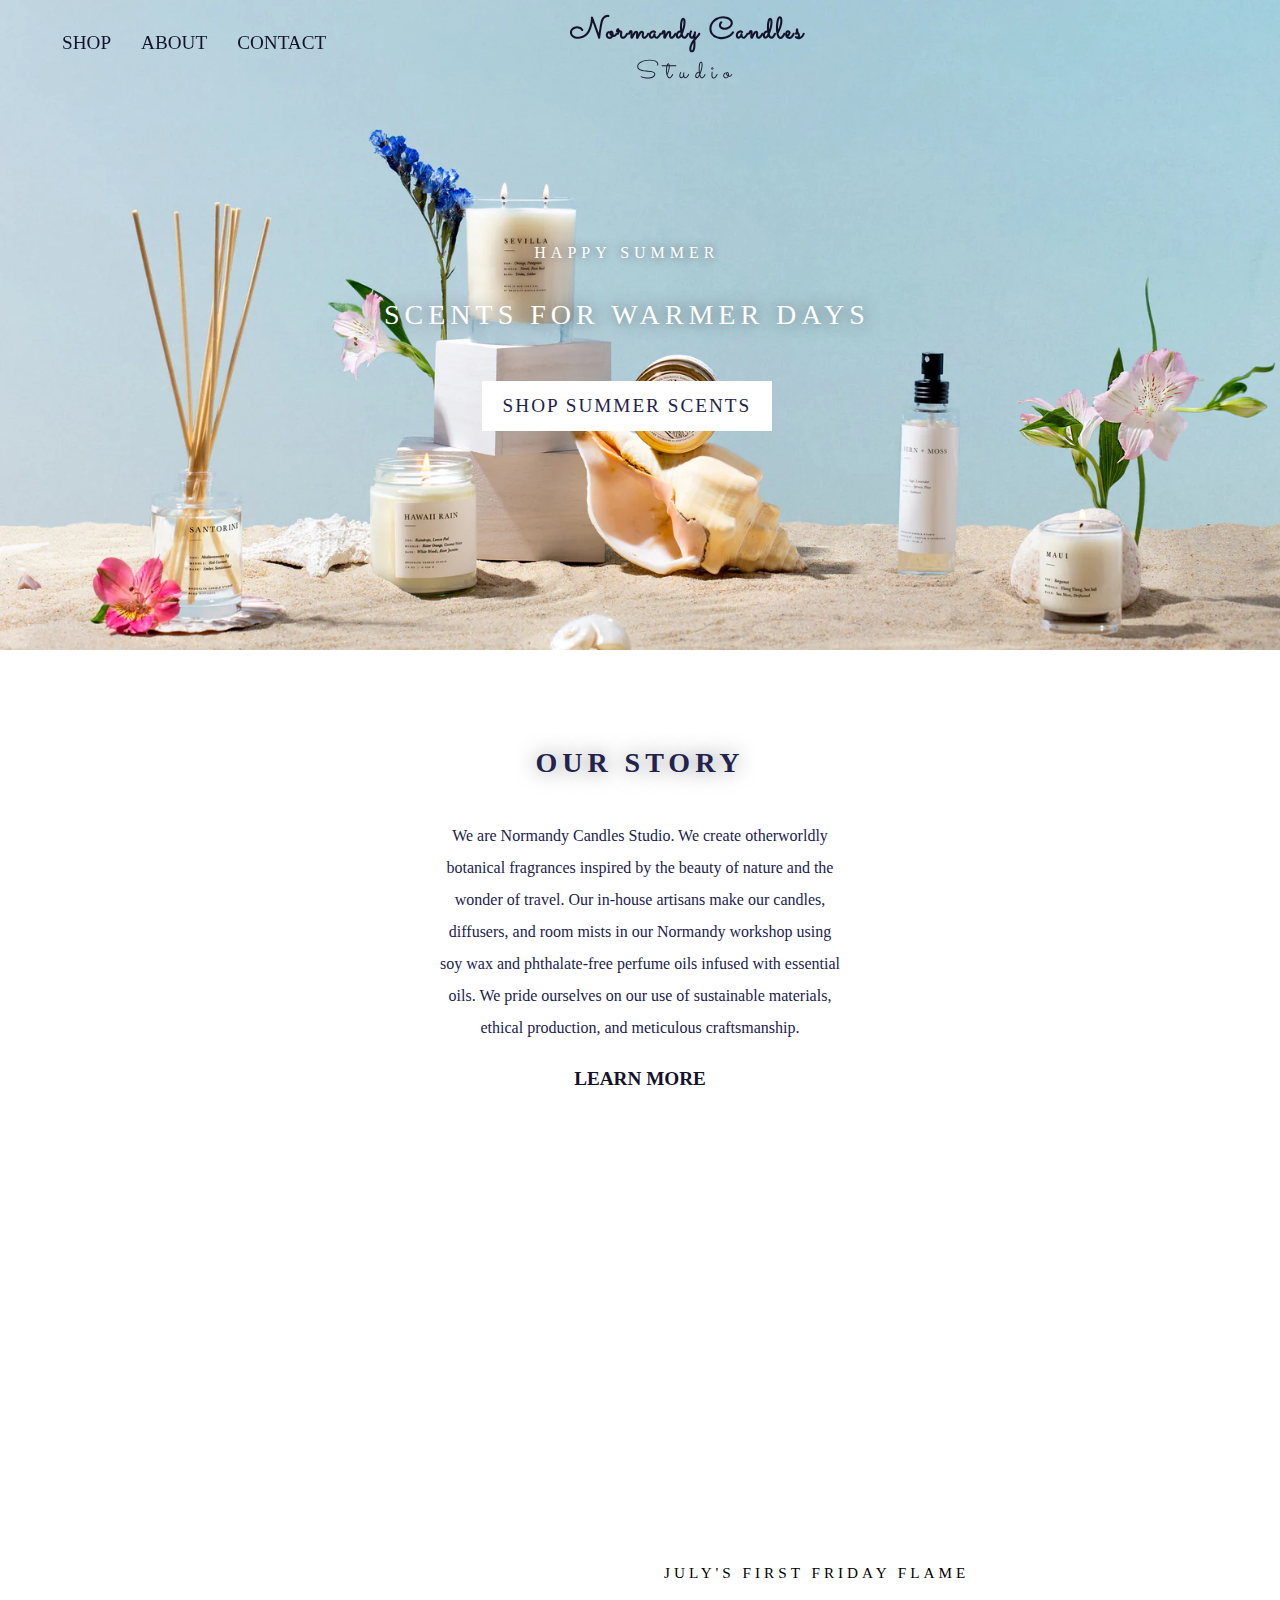
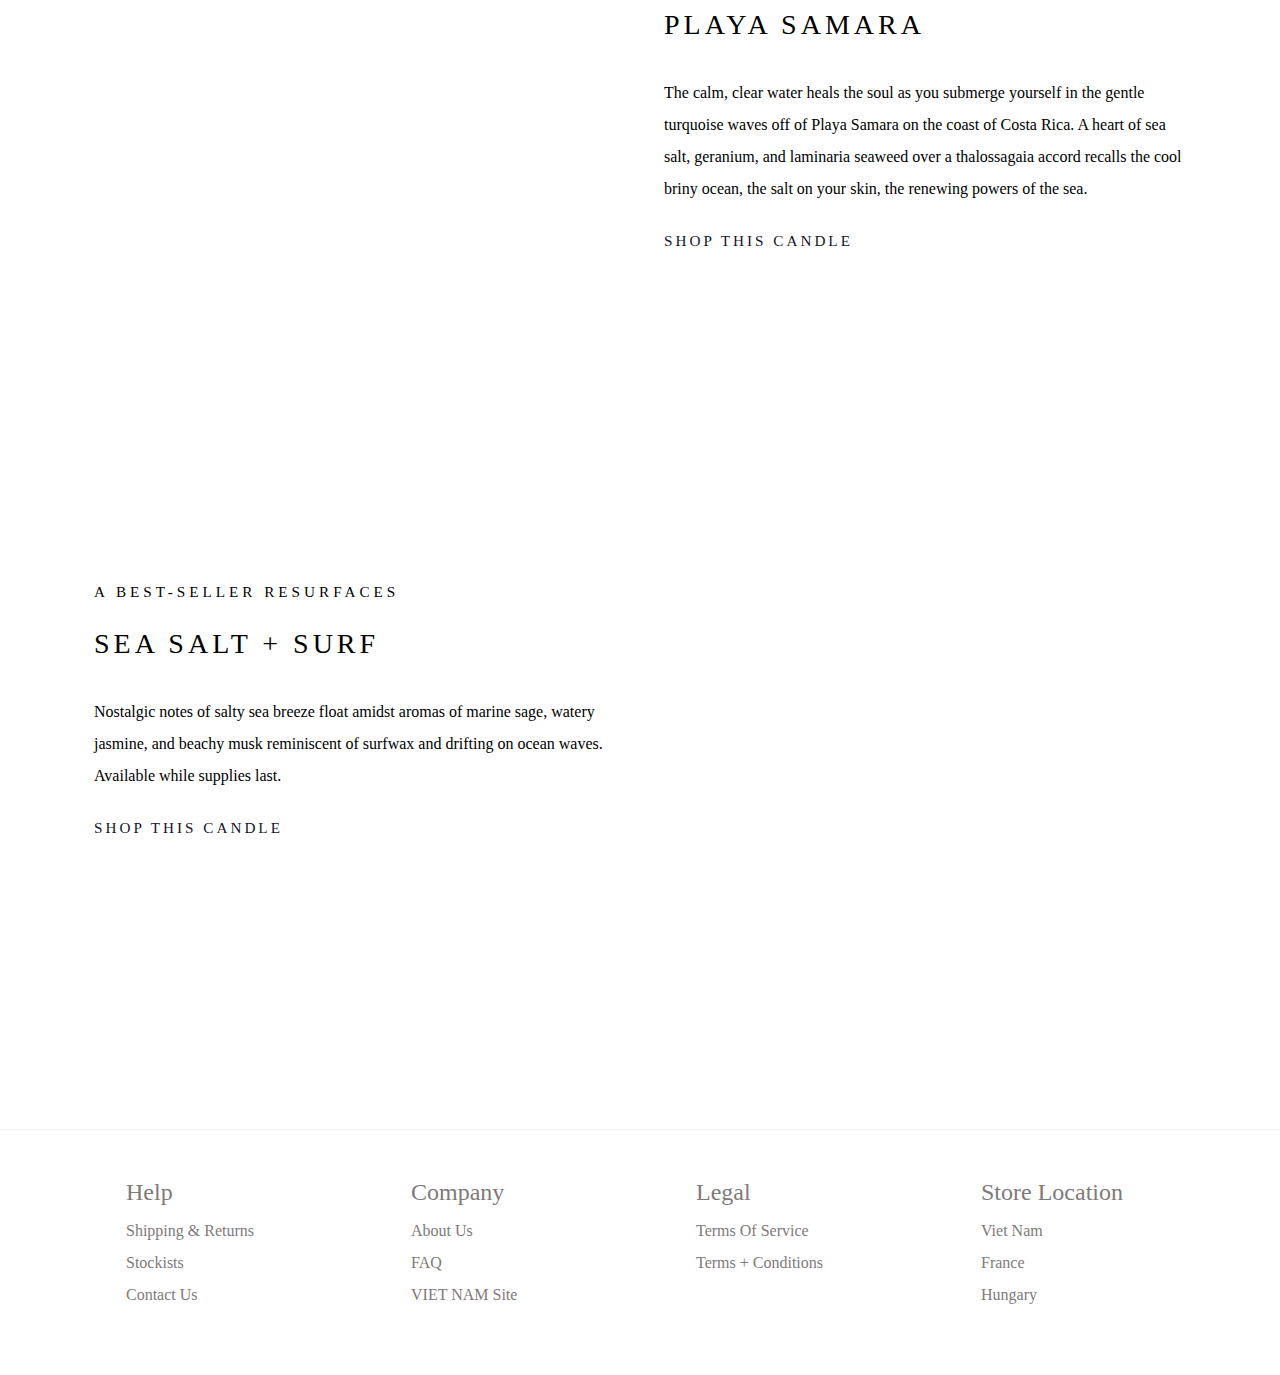
==== index.html @ f5a3b7a2 "update" ====
<!DOCTYPE html>
<html lang="en">
  <head>
    <meta charset="UTF-8" />
    <meta name="viewport" content="width=device-width, initial-scale=1.0" />
    <title>Normandy Candle</title>
    <link
      rel="stylesheet"
      href="https://cdnjs.cloudflare.com/ajax/libs/font-awesome/6.4.0/css/all.min.css"
      integrity="sha512-iecdLmaskl7CVkqkXNQ/ZH/XLlvWZOJyj7Yy7tcenmpD1ypASozpmT/E0iPtmFIB46ZmdtAc9eNBvH0H/ZpiBw=="
      crossorigin="anonymous"
      referrerpolicy="no-referrer"
    />
    <link
      rel="stylesheet"
      href="https://cdn.jsdelivr.net/npm/bootstrap@5.3.0/dist/css/bootstrap.min.css"
    />
    <script src="https://cdn.jsdelivr.net/npm/bootstrap@5.3.0/dist/js/bootstrap.bundle.min.js"></script>
    <link rel="stylesheet" href="./css/style.css" />
  </head>
  <body>
    <header>
      <div class="inner-header container">
        <nav>
          <ul class="main-menu main-menu-1">
            <li><a href="./shop.html">SHOP</a></li>
            <li><a href="">ABOUT</a></li>
            <li><a href="">CONTACT</a></li>
          </ul>
        </nav>
        <nav class="nav-screen-md">
          <i class="fa-solid fa-bars open">
            <div class="sub-menu">
              <ul class="sub-menu-item">
                <i class="fa-solid fa-xmark close"></i>
                <li><a href="./shop.html">SHOP</a></li>
                <li><a href="./about.html">ABOUT</a></li>
                <li><a href="./contact.html">CONTACT</a></li>
                <li><a href="./login.html">ACCOUNT</a></li>
                <li><a href="">CART</a></li>
              </ul>
            </div>
          </i>
        </nav>
        <a href="./index.html" class="logo"
          ><span>Normandy Candles </span><span>Studio</span></a
        >
        <ul class="main-menu display-userlogin">
          <li>
            <a href="./login.html"><i class="fa-solid fa-user"></i></a>
          </li>
          <li>
            <i class="fa-solid fa-magnifying-glass search"></i>
          </li>
          <li><i class="fa-solid"></i></li>
          <li>
            <a href="./my-cart.html">
              <i class="fa-solid fa-cart-shopping"> </i
            ></a>
          </li>
        </ul>
      </div>
    </header>
    <div class="search-product">
      <input
        type="text"
        placeholder="Nhập tên sản phẩm cần tìm kiếm"
        class="search-image-input"
      /><button onclick="handleSearch()">SEARCH</button>
    </div>
    <main>
      <div id="banner">
        <div class="inner-banner">
          <p>HAPPY SUMMER</p>
          <h3>SCENTS FOR WARMER DAYS</h3>
          <button>SHOP SUMMER SCENTS</button>
        </div>
      </div>
      <div class="container about-intro">
        <h3>OUR STORY</h3>
        <p>
          We are Normandy Candles Studio. We create otherworldly botanical
          fragrances inspired by the beauty of nature and the wonder of travel.
          Our in-house artisans make our candles, diffusers, and room mists in
          our Normandy workshop using soy wax and phthalate-free perfume oils
          infused with essential oils. We pride ourselves on our use of
          sustainable materials, ethical production, and meticulous
          craftsmanship.
        </p>
        <a href="./about.html">LEARN MORE</a>
      </div>
      <div class="infor-materials"></div>
      <div class="container px-4 candles-preview">
        <div class="row gx-5 candele-item-sm-screen">
          <div class="col-xl-6 col-md-6 col-sm-12 inner-img">
            <div class="inner-candle-preview"></div>
          </div>
          <div class="col-xl-6 col-md-6 col-sm-12">
            <div class="candle-preview-content">
              <p>JULY'S FIRST FRIDAY FLAME</p>
              <h3>PLAYA SAMARA</h3>
              <p>
                The calm, clear water heals the soul as you submerge yourself in
                the gentle turquoise waves off of Playa Samara on the coast of
                Costa Rica. A heart of sea salt, geranium, and laminaria seaweed
                over a thalossagaia accord recalls the cool briny ocean, the
                salt on your skin, the renewing powers of the sea.
              </p>
              <a href="./shop.html">SHOP THIS CANDLE</a>
            </div>
          </div>
          <div class="col-xl-6 col-md-6 col-sm-12">
            <div class="candle-preview-content">
              <p>A BEST-SELLER RESURFACES</p>
              <h3>SEA SALT + SURF</h3>
              <p>
                Nostalgic notes of salty sea breeze float amidst aromas of
                marine sage, watery jasmine, and beachy musk reminiscent of
                surfwax and drifting on ocean waves. Available while supplies
                last.
              </p>
              <a href="./shop.html">SHOP THIS CANDLE</a>
            </div>
          </div>
          <div class="col-xl-6 col-md-6 col-sm-12 inner-img">
            <div class="inner-candle-preview"></div>
          </div>
        </div>
      </div>
    </main>
    <footer>
      <div class="container px-4">
        <div class="row gx-5">
          <div class="col-xl-3 col-md-6 col-sm-12">
            <ul>
              <li><h4>Help</h4></li>
              <li>Shipping & Returns</li>
              <li>Stockists</li>
              <li>Contact Us</li>
            </ul>
          </div>
          <div class="col-xl-3 col-md-6 col-sm-12">
            <ul>
              <li><h4>Company</h4></li>
              <li>About Us</li>
              <li>FAQ</li>
              <li>VIET NAM Site</li>
            </ul>
          </div>
          <div class="col-xl-3 col-md-6 col-sm-12">
            <ul>
              <li><h4>Legal</h4></li>
              <li>Terms Of Service</li>
              <li>Terms + Conditions</li>
            </ul>
          </div>
          <div class="col-xl-3 col-md-6 col-sm-12">
            <ul>
              <li><h4>Store Location</h4></li>
              <li>Viet Nam</li>
              <li>France</li>
              <li>Hungary</li>
            </ul>
          </div>
        </div>
      </div>
    </footer>
    <script src="https://code.jquery.com/jquery-3.7.0.js"></script>
    <script src="./js/check-logedIn.js"></script>
    <script src="./js/script.js"></script>
  </body>
</html>
---- css/style.css ----
@import url("https://fonts.googleapis.com/css2?family=Anton&family=Open+Sans:ital,wght@0,300;1,300;1,700&family=Poppins:ital,wght@0,300;0,400;0,500;1,600&family=Sacramento&display=swap");

* {
  margin: 0 auto;
  box-sizing: border-box;
  padding: 0;

  font-family: Georgia, "Times New Roman", Times, serif;
}
/* Phần header và background cho header */
header {
  position: fixed;
  top: 0;
  left: 0;
  width: 100%;
  transition: all 0.5s ease-in-out;
  z-index: 2;
  padding-right: 5rem;
  height: 90px;
}
.container {
  --bs-gutter-x: none;
}
header .nav-screen-md {
  display: none;
}
.search{display: none !important;}
ul {
  list-style-type: none;
}
a {
  text-decoration: none;
  font-size: larger;
  color: rgb(19, 19, 44);
  font-weight: lighter;
}
i {
  cursor: pointer;
}

body {
  color: black;
  background-color: white;
}
.inner-header nav {
  margin-left: 0;
}
.main-menu {
  margin-right: 0;
}
.inner-header {
  display: flex;
  justify-content: space-between;
  align-items: center;
}
.main-menu {
  display: flex;
  gap: 30px;
  padding-top: 10px;
}
.logo {
  font-size: larger;
  display: grid;
  padding-top: 10px;
}
.logo span:first-child {
  letter-spacing: 2px;
  font-weight: bold;
  font-size: 30px;
  font-family: Sacramento;
}
.logo span:last-child {
  letter-spacing: 7px;
  font-weight: lighter;
  font-size: 25px;
  font-family: Sacramento;
}
#banner {
  background-image: url(../IMG/summer_hp_1600x.webp);
  min-height: 650px;
  width: 100%;
  background-size: cover;
  background-position-y: bottom;
  position: relative;
  background-color: rgb(220, 229, 226);
  margin-bottom: 6rem;
  transition: all 0.9s ease-in-out;
}
header.sticky {
  background-color: white;
  border-bottom: none;
  box-shadow: 0 0 15px rgba(0, 0, 0, 0.2);
}
.inner-banner {
  position: absolute;
  top: 37%;
  left: 30%;
  color: white;
  font-size: larger;
}
.inner-banner p {
  letter-spacing: 5px;
  text-align: center;
  margin-bottom: 33px;
  font-size: smaller;
  text-shadow: 0 0 10px rgba(0, 0, 0, 0.5);
}
.inner-banner h3 {
  letter-spacing: 5px;
  margin-bottom: 50px;
  text-shadow: 0 0 15px rgba(0, 0, 0, 0.5);
}
.inner-banner button {
  display: block;
  margin: 0 auto;
  width: 290px;
  height: 50px;
  border: none;
  letter-spacing: 2px;
  background-color: white;
  color: rgb(34, 34, 78);
  transition: width 0.6s linear;
}
.inner-banner button:hover {
  width: 80%;
  background-color: transparent;
  border: 1px solid white;
  color: rgb(34, 34, 78);
  font-weight: bolder;
}
nav .main-menu li a {
  position: relative;
}

nav .main-menu li a:before {
  position: absolute;
  top: 57px;
  left: 0;
  content: "";
  display: block;
  width: 0;
  height: 3px;
  background-color: black;
  transition: width 0.3s linear;
}
nav .main-menu li a:hover:before {
  width: 100%;
}
.about-intro {
  width: 400px;
  display: block;
  margin: 0 auto;
  text-align: center;
  line-height: 2;
  color: rgb(34, 34, 78);
  position: relative;
}
.about-intro h3 {
  letter-spacing: 5px;
  margin-bottom: 2.5rem;
  font-weight: bold;
  text-shadow: 0 0 20px rgba(0, 0, 0, 0.5);
}
.about-intro a {
  position: relative;
  margin-bottom: 15rem;
  font-weight: bold;
}
.about-intro a:before {
  display: block;
  position: absolute;
  left: 0;
  content: "";
  top: 110%;
  width: 0;
  height: 2px;
  background-color: black;
  transition: width 0.3s linear;
}
.about-intro a:hover::before {
  width: 100%;
}
.infor-materials {
  background: url(https://brooklyncandlestudio.com/cdn/shop/files/icons-01_bb65182c-e541-4e3e-b5d0-8d2addfcc6d7_1600x.jpg?v=1632439678);
  background-size: contain;
  width: 100%;
  height: 190px;
}
.infor-materials {
  margin: 60px 0 50px 20px;
}
.inner-img {
  height: 600px;
}
.inner-candle-preview {
  background: url(https://brooklyncandlestudio.com/cdn/shop/products/limited-edition-playa-samara-candle-brooklyn-candle-studio-505194_900x.jpg?v=1688749765);
  width: 100%;
  height: inherit;
  background-size: cover;
  padding: 0;
}
.candle-preview-content {
  margin: 10rem auto;
  line-height: 2;
}
.candle-preview-content p {
  margin-bottom: 20px;
}
.candle-preview-content p:first-child {
  font-size: 95%;
  letter-spacing: 4px;
}
.candle-preview-content h3 {
  margin-bottom: 35px;
  letter-spacing: 4px;
}
.candle-preview-content a {
  font-size: 95%;
  margin-top: 20px;
  letter-spacing: 3px;
  position: relative;
}
.candle-preview-content a:before {
  display: block;
  position: absolute;
  left: 0;
  content: "";
  top: 110%;
  width: 0;
  height: 2px;
  background-color: black;
  transition: width 0.4s linear;
}
.candle-preview-content a:hover:before {
  width: 100%;
}
footer {
  margin: 7rem 0 3rem 0;
  color: rgb(126, 122, 122);
  padding-top: 3rem;
  border-top: 1px solid rgb(238, 238, 238);
  line-height: 2;
}
.col-3 ul li h4 {
  color: black;
  font-size: 97%;
}
.search-product {
  width: 100%;
  display: flex;
  gap: 20px;
  position: fixed;
  z-index: 1001;
 top:90px;
 display: none;
 background-color: white;
}
.active{display: block;}
.search-product input {
  width: 90%;
  height: 60px;
  border-radius: none;
  outline: none;
  border: 1px solid #ccc;
  color: #3e3d3d;
  padding-left: 50px;
  letter-spacing: 1px;
}

.search-product button {
  width: 10%;
  height: 60px;
  background-color: black;
  color: white;
  border-radius: none;
  font-size: larger;
  outline: none;
  letter-spacing: 3px;
  border: none;
}

/* responsive */

@media screen and (max-width: 1280px) {
  .col-6 {
    height: 600px;
  }
  .inner-candle-preview {
    background: url(https://brooklyncandlestudio.com/cdn/shop/products/limited-edition-playa-samara-candle-brooklyn-candle-studio-505194_900x.jpg?v=1688749765);
    width: 100%;
    height: 600px;
    background-size: cover;
    padding: 0;
  }
}

@keyframes slide {
  from {
    transform: translateX(-20px);
    opacity: 0;
  }
  to {
    transform: translateX(0);
    opacity: 1;
  }
}
@media screen and (max-width: 768px) {
  #banner {
    background-image: url(../IMG/summer_hp_1600x.webp);
    height: 400px;
    width: 100%;
    background-size: cover;
    background-position-x: center;
    position: relative;
    background-color: rgb(220, 229, 226);
    margin-bottom: 6rem;
    transition: all 0.9s ease-in-out;
  }
  header {
    position: fixed;
    top: 0;
    left: 0;
    width: 100%;
    transition: all 0.9s ease-in-out;
    z-index: 2;
    padding: 0 0 0 2rem;
  }
  header .nav-screen-md {
    display: block;
  }
  .open {
    position: absolute;
    top: 40%;
    left: 5%;
  }
  .sub-menu {
    display: none;
    position: fixed;
    top: 0;
    bottom: 0;
    left: 0;
    right: 0;
    background-color: rgba(0, 0, 0, 0.5);
  }

  .active {
    display: block;
  }
  .sub-menu-item {
    position: absolute;
    animation: slide linear 0.35s;
    top: 0;
    left: 0;
    bottom: 0;
    width: 250px;
    background-color: #333;
    color: rgb(222, 222, 222);
    padding-top: 8rem;
    font-size: larger;
  }

  .sub-menu-item li {
    padding-bottom: 15px;
    margin: 40px 0;
  }
  .sub-menu-item li a {
    color: white;
  }
  body {
    color: black;
    background-color: white;
  }
  .main-menu-1 {
    display: flex;
    gap: 45px;
    padding-top: 20px;
    display: none;
  }
  .main-menu li:nth-child(odd),
  .main-menu li:last-child {
    display: none;
  }
  .logo {
    font-size: larger;
    display: grid;
    padding-top: 10px;
  }
  .logo span:first-child {
    font-weight: bold;
    font-size: 30px;
    font-family: Sacramento;
  }
  .logo span:last-child {
    letter-spacing: 7px;
    font-weight: lighter;
    font-size: 23px;
    font-family: Sacramento;
  }
  .inner-banner {
    position: absolute;
    top: 37%;
    left: 23%;
    color: white;
    font-size: larger;
  }
  .infor-materials {
    height: 120px;
  }
  .col-6 {
    height: 450px;
  }
  .inner-candle-preview {
    background: url(https://brooklyncandlestudio.com/cdn/shop/products/limited-edition-playa-samara-candle-brooklyn-candle-studio-505194_900x.jpg?v=1688749765);
    width: 100%;
    height: 450px;
    background-size: cover;
    padding: 0;
  }
  .candle-preview-content {
    margin: 2rem 0 4rem 0;
  }
}

@media screen and (max-width: 576px) {
  #banner {
    background-image: url(../IMG/summer_hp_1600x.webp);
    height: 400px;
    width: 100%;
    background-size: cover;
    background-position-x: center;
    position: relative;
    background-color: rgb(220, 229, 226);
    margin-bottom: 6rem;
    transition: all 0.9s ease-in-out;
  }
  .inner-banner {
    position: absolute;
    top: 37%;
    left: 3%;
    font-size: small;
  }
  .inner-banner p {
    text-align: center;
    margin-bottom: 33px;
    font-size: small;
    text-shadow: 0 0 10px rgba(0, 0, 0, 0.5);
  }
  .inner-banner h3 {
    text-align: center;
    margin-bottom: 20px;
    text-shadow: 0 0 15px rgba(0, 0, 0, 0.5);
  }
  .inner-banner button {
    display: block;
    margin: 0 auto;
    width: 200px;
    height: 40px;
    border: none;
    background-color: white;
    color: rgb(34, 34, 78);
    transition: width 0.6s linear;
  }
  .about-intro {
    width: 400px;
    display: block;
    margin: 0 auto;
    text-align: center;
    line-height: 2;
    color: rgb(34, 34, 78);
    position: relative;
    font-size: smaller;
  }
  .infor-materials {
    background: url(https://brooklyncandlestudio.com/cdn/shop/files/icons-01_bb65182c-e541-4e3e-b5d0-8d2addfcc6d7_1600x.jpg?v=1632439678);
    background-size: contain;
    width: 100%;
    height: 60px;
  }
  .col-6 {
    height: 300px;
  }
  .inner-candle-preview {
    background: url(https://brooklyncandlestudio.com/cdn/shop/products/limited-edition-playa-samara-candle-brooklyn-candle-studio-505194_900x.jpg?v=1688749765);
    width: 100%;
    height: 300px;
    background-size: cover;
    padding: 0;
    background-position: center;
  }
  header {
    padding-right: 10px;
  }
}
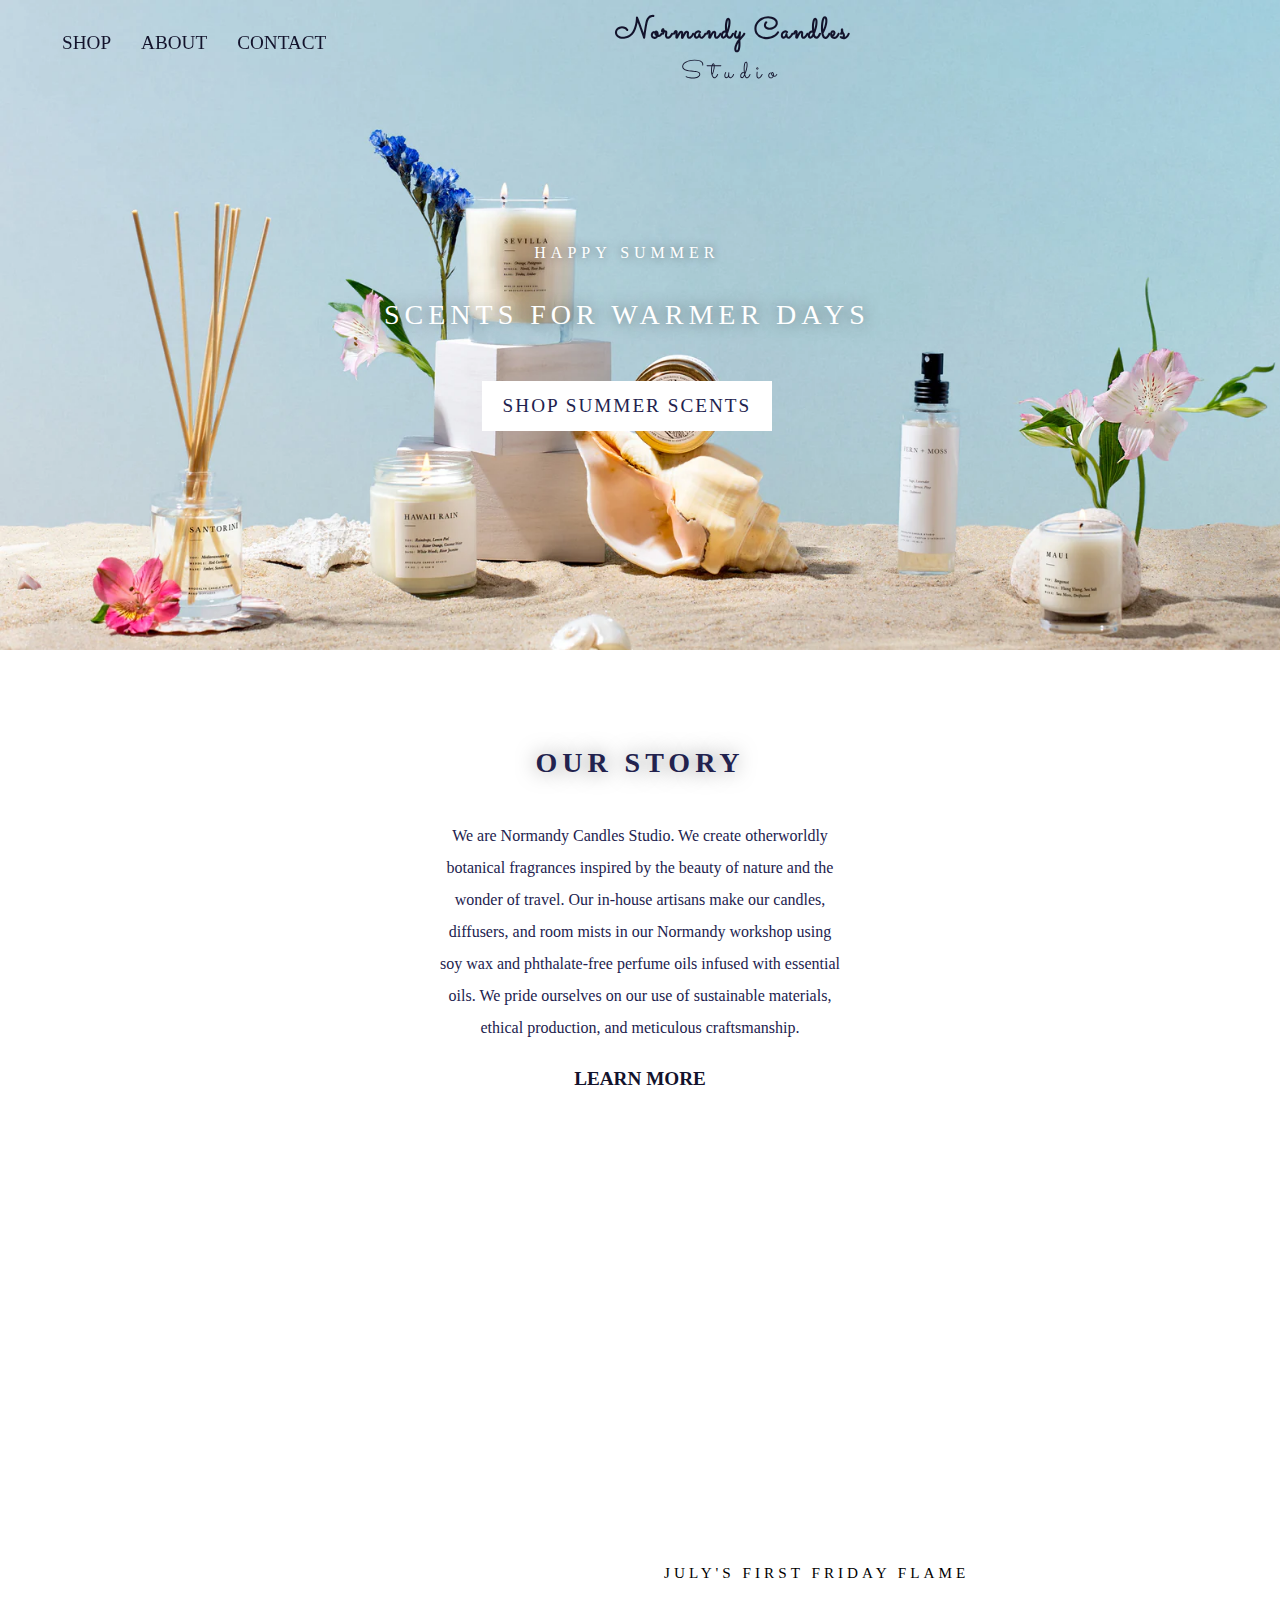
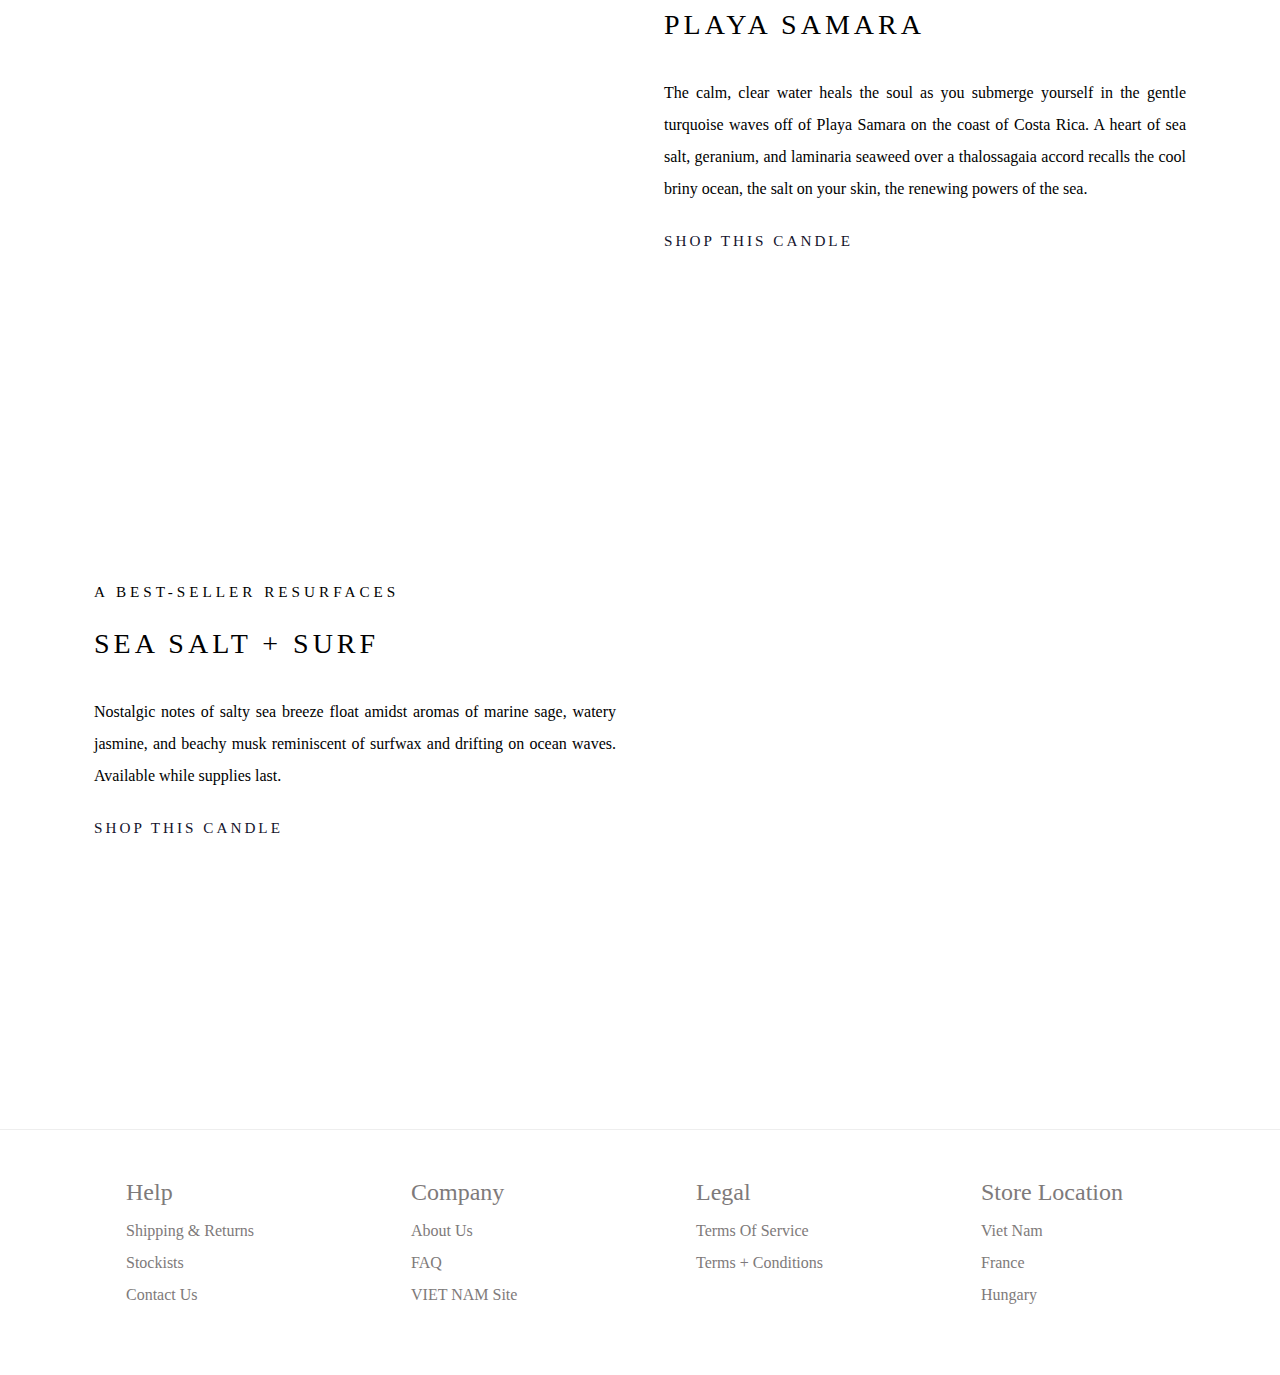
==== commit 61264e85: "update-2" ====
--- a/index.html
+++ b/index.html
@@ -24,8 +24,8 @@
         <nav>
           <ul class="main-menu main-menu-1">
             <li><a href="./shop.html">SHOP</a></li>
-            <li><a href="">ABOUT</a></li>
-            <li><a href="">CONTACT</a></li>
+            <li><a href="#footer">ABOUT</a></li>
+            <li><a href="#footer">CONTACT</a></li>
           </ul>
         </nav>
         <nav class="nav-screen-md">
@@ -34,8 +34,8 @@
               <ul class="sub-menu-item">
                 <i class="fa-solid fa-xmark close"></i>
                 <li><a href="./shop.html">SHOP</a></li>
-                <li><a href="./about.html">ABOUT</a></li>
-                <li><a href="./contact.html">CONTACT</a></li>
+                <li><a href="">ABOUT</a></li>
+                <li><a href="">CONTACT</a></li>
                 <li><a href="./login.html">ACCOUNT</a></li>
                 <li><a href="">CART</a></li>
               </ul>
@@ -43,9 +43,8 @@
           </i>
         </nav>
         <a href="./index.html" class="logo"
-          ><span>Normandy Candles </span><span>Studio</span></a
-        >
-        <ul class="main-menu display-userlogin">
+          ><span>Normandy Candles </span><span>Studio</span></a>
+        <ul class="main-menu display-userlogin displaynone">
           <li>
             <a href="./login.html"><i class="fa-solid fa-user"></i></a>
           </li>
@@ -87,7 +86,7 @@
           sustainable materials, ethical production, and meticulous
           craftsmanship.
         </p>
-        <a href="./about.html">LEARN MORE</a>
+        <a href="">LEARN MORE</a>
       </div>
       <div class="infor-materials"></div>
       <div class="container px-4 candles-preview">
@@ -123,12 +122,12 @@
             </div>
           </div>
           <div class="col-xl-6 col-md-6 col-sm-12 inner-img">
-            <div class="inner-candle-preview"></div>
+            <div class="inner-candle-preview-1"></div>
           </div>
         </div>
       </div>
     </main>
-    <footer>
+    <footer id="footer">
       <div class="container px-4">
         <div class="row gx-5">
           <div class="col-xl-3 col-md-6 col-sm-12">
--- a/css/style.css
+++ b/css/style.css
@@ -4,7 +4,6 @@
   margin: 0 auto;
   box-sizing: border-box;
   padding: 0;
-
   font-family: Georgia, "Times New Roman", Times, serif;
 }
 /* Phần header và background cho header */
@@ -24,7 +23,9 @@
 header .nav-screen-md {
   display: none;
 }
-.search{display: none !important;}
+.search {
+  display: none !important;
+}
 ul {
   list-style-type: none;
 }
@@ -193,15 +194,23 @@
   height: 600px;
 }
 .inner-candle-preview {
-  background: url(https://brooklyncandlestudio.com/cdn/shop/products/limited-edition-playa-samara-candle-brooklyn-candle-studio-505194_900x.jpg?v=1688749765);
-  width: 100%;
-  height: inherit;
+  background: url(https://scontent.cdninstagram.com/v/t51.2885-15/351019422_1241464893922812_7882500465474465037_n.jpg?_nc_cat=100&ccb=1-7&_nc_sid=8ae9d6&_nc_ohc=mZ3ckfwf-4cAX8Wx6lv&_nc_ht=scontent.cdninstagram.com&edm=AM6HXa8EAAAA&oh=00_AfAB7YinbkjX4IXOUE7NIj7O2sM9PIA5MdmrP7y2CFvqPw&oe=64BAE4CC);
+  width: 100%;
+  height:inherit;
+  background-size: cover;
+  padding: 0;
+}
+.inner-candle-preview-1 {
+  background: url(https://scontent.cdninstagram.com/v/t51.2885-15/355430881_192954543404828_5109577289944653622_n.jpg?_nc_cat=101&ccb=1-7&_nc_sid=8ae9d6&_nc_ohc=5QlvAVAHMKAAX-E73js&_nc_ht=scontent.cdninstagram.com&edm=AM6HXa8EAAAA&oh=00_AfDS-lbp8vI3WGdJvGenLrIBYmnIa7PAS1m99f3aKOg7AA&oe=64BC5C64);
+  width: 100%;
+  height: inherit !important;
   background-size: cover;
   padding: 0;
 }
 .candle-preview-content {
   margin: 10rem auto;
   line-height: 2;
+  text-align: justify;
 }
 .candle-preview-content p {
   margin-bottom: 20px;
@@ -251,11 +260,13 @@
   gap: 20px;
   position: fixed;
   z-index: 1001;
- top:90px;
- display: none;
- background-color: white;
-}
-.active{display: block;}
+  top: 90px;
+  display: none;
+  background-color: white;
+}
+.active {
+  display: block;
+}
 .search-product input {
   width: 90%;
   height: 60px;
@@ -282,7 +293,7 @@
 /* responsive */
 
 @media screen and (max-width: 1280px) {
-  .col-6 {
+  /* .col-6 {
     height: 600px;
   }
   .inner-candle-preview {
@@ -291,7 +302,7 @@
     height: 600px;
     background-size: cover;
     padding: 0;
-  }
+  } */
 }
 
 @keyframes slide {
@@ -334,6 +345,7 @@
     left: 5%;
   }
   .sub-menu {
+    z-index: 5000;
     display: none;
     position: fixed;
     top: 0;
@@ -347,6 +359,7 @@
     display: block;
   }
   .sub-menu-item {
+    z-index: 1002;
     position: absolute;
     animation: slide linear 0.35s;
     top: 0;
@@ -357,6 +370,7 @@
     color: rgb(222, 222, 222);
     padding-top: 8rem;
     font-size: larger;
+    background-color: black;
   }
 
   .sub-menu-item li {
@@ -415,6 +429,14 @@
     height: 450px;
     background-size: cover;
     padding: 0;
+  }
+  .inner-candle-preview-1 {
+     background: url(https://scontent.cdninstagram.com/v/t51.2885-15/356948138_1237214600266938_1789071231238532259_n.jpg?_nc_cat=108&ccb=1-7&_nc_sid=8ae9d6&_nc_ohc=SOsG5Lq1AK0AX9WlwgI&_nc_ht=scontent.cdninstagram.com&edm=AM6HXa8EAAAA&oh=00_AfCbFLYdKvtN3cFOuPUaVFWeyU5mo_CkRvZGUI3qukWv3w&oe=64BAB145);
+    width: 100%;
+    height: 450px;
+    background-size: cover;
+    padding: 0;
+    background-position: center;
   }
   .candle-preview-content {
     margin: 2rem 0 4rem 0;
@@ -487,7 +509,38 @@
     padding: 0;
     background-position: center;
   }
+  .inner-candle-preview-1 {
+     background: url(https://scontent.cdninstagram.com/v/t51.2885-15/356948138_1237214600266938_1789071231238532259_n.jpg?_nc_cat=108&ccb=1-7&_nc_sid=8ae9d6&_nc_ohc=SOsG5Lq1AK0AX9WlwgI&_nc_ht=scontent.cdninstagram.com&edm=AM6HXa8EAAAA&oh=00_AfCbFLYdKvtN3cFOuPUaVFWeyU5mo_CkRvZGUI3qukWv3w&oe=64BAB145);
+    width: 100%;
+    height: 300px;
+    background-size: cover;
+    padding: 0;
+    background-position: center;
+  }
   header {
     padding-right: 10px;
   }
-}
+  .sub-menu-item {
+    z-index: 1002;
+    position: absolute;
+    animation: slide linear 0.35s;
+    top: 0;
+    left: 0;
+    bottom: 0;
+    width: 250px;
+    background-color: #333;
+    color: rgb(222, 222, 222);
+    padding-top: 3rem;
+    font-size: larger;
+    background-color: black;
+  }
+  .logo {
+    font-size: larger;
+    display: grid;
+    padding-top: 10px;
+    margin-right: 0;
+  }
+ .inner-img {
+    height: 300px;
+}
+} 
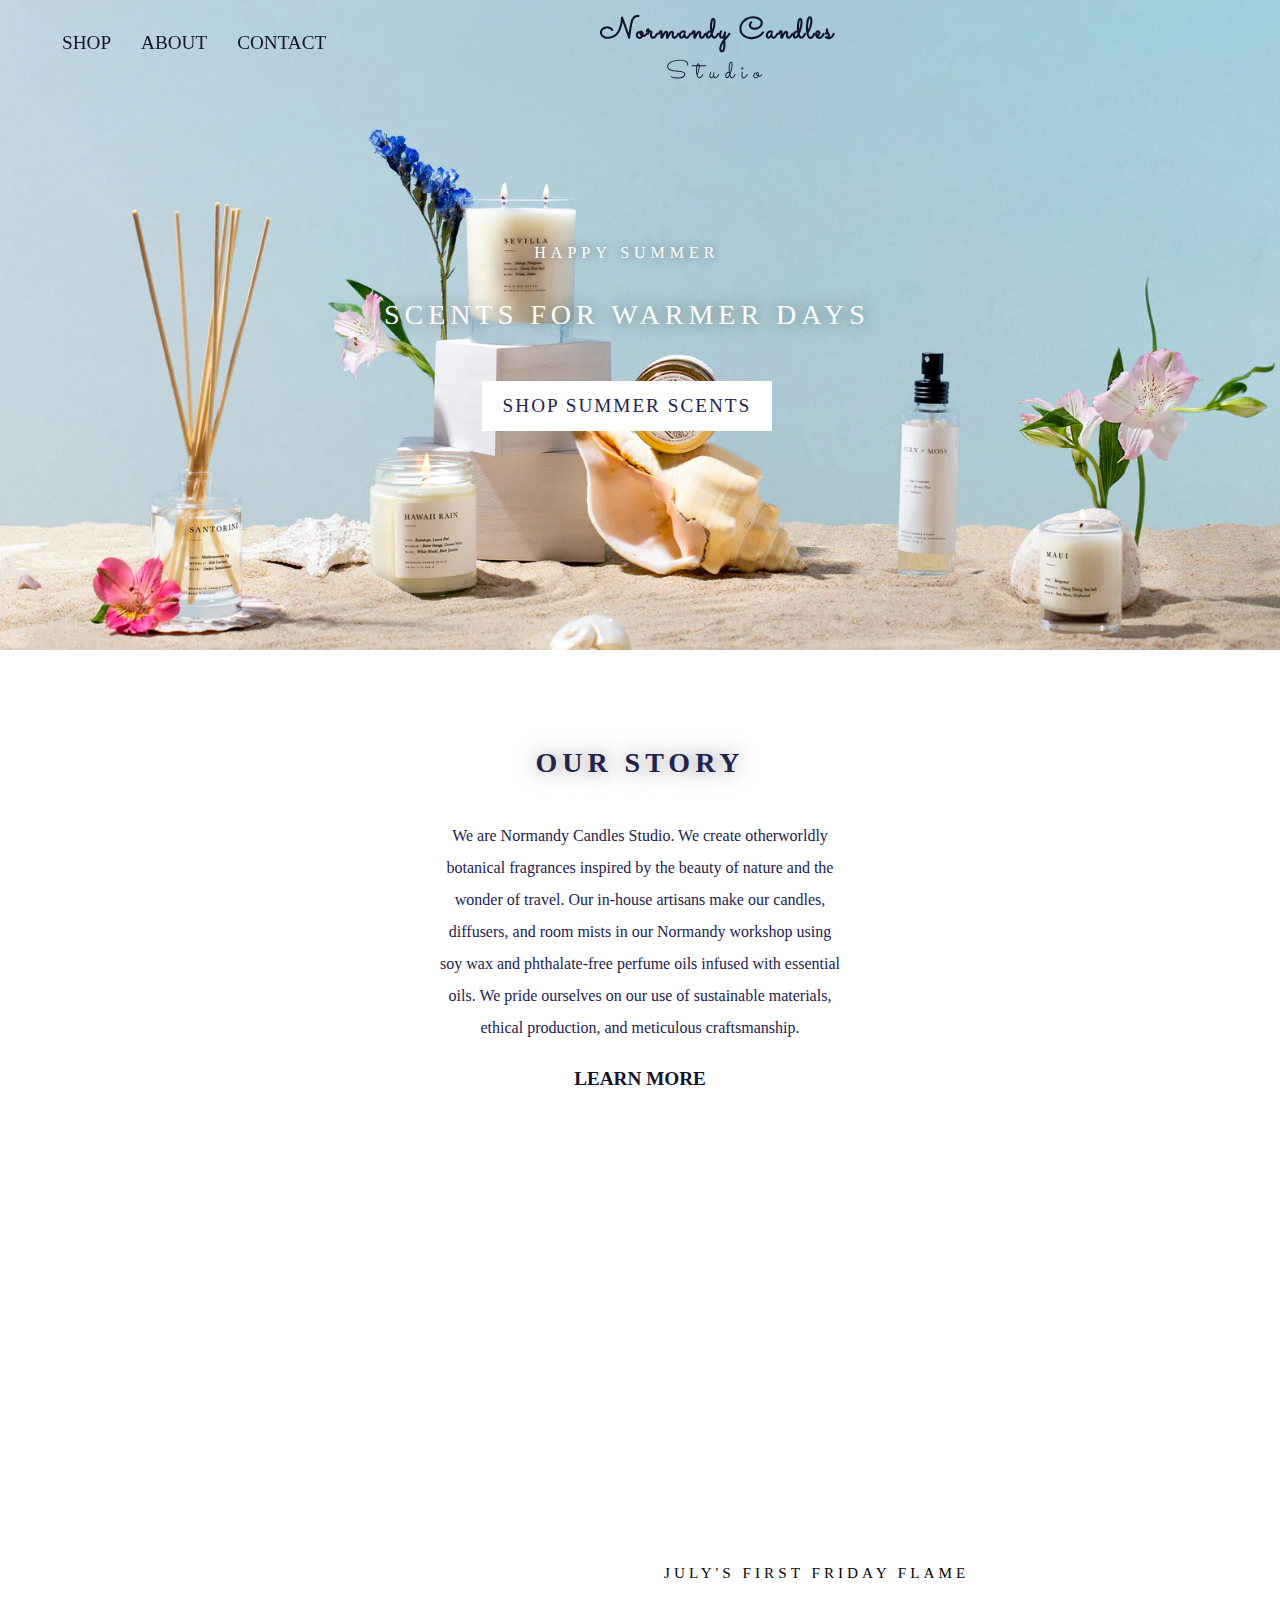
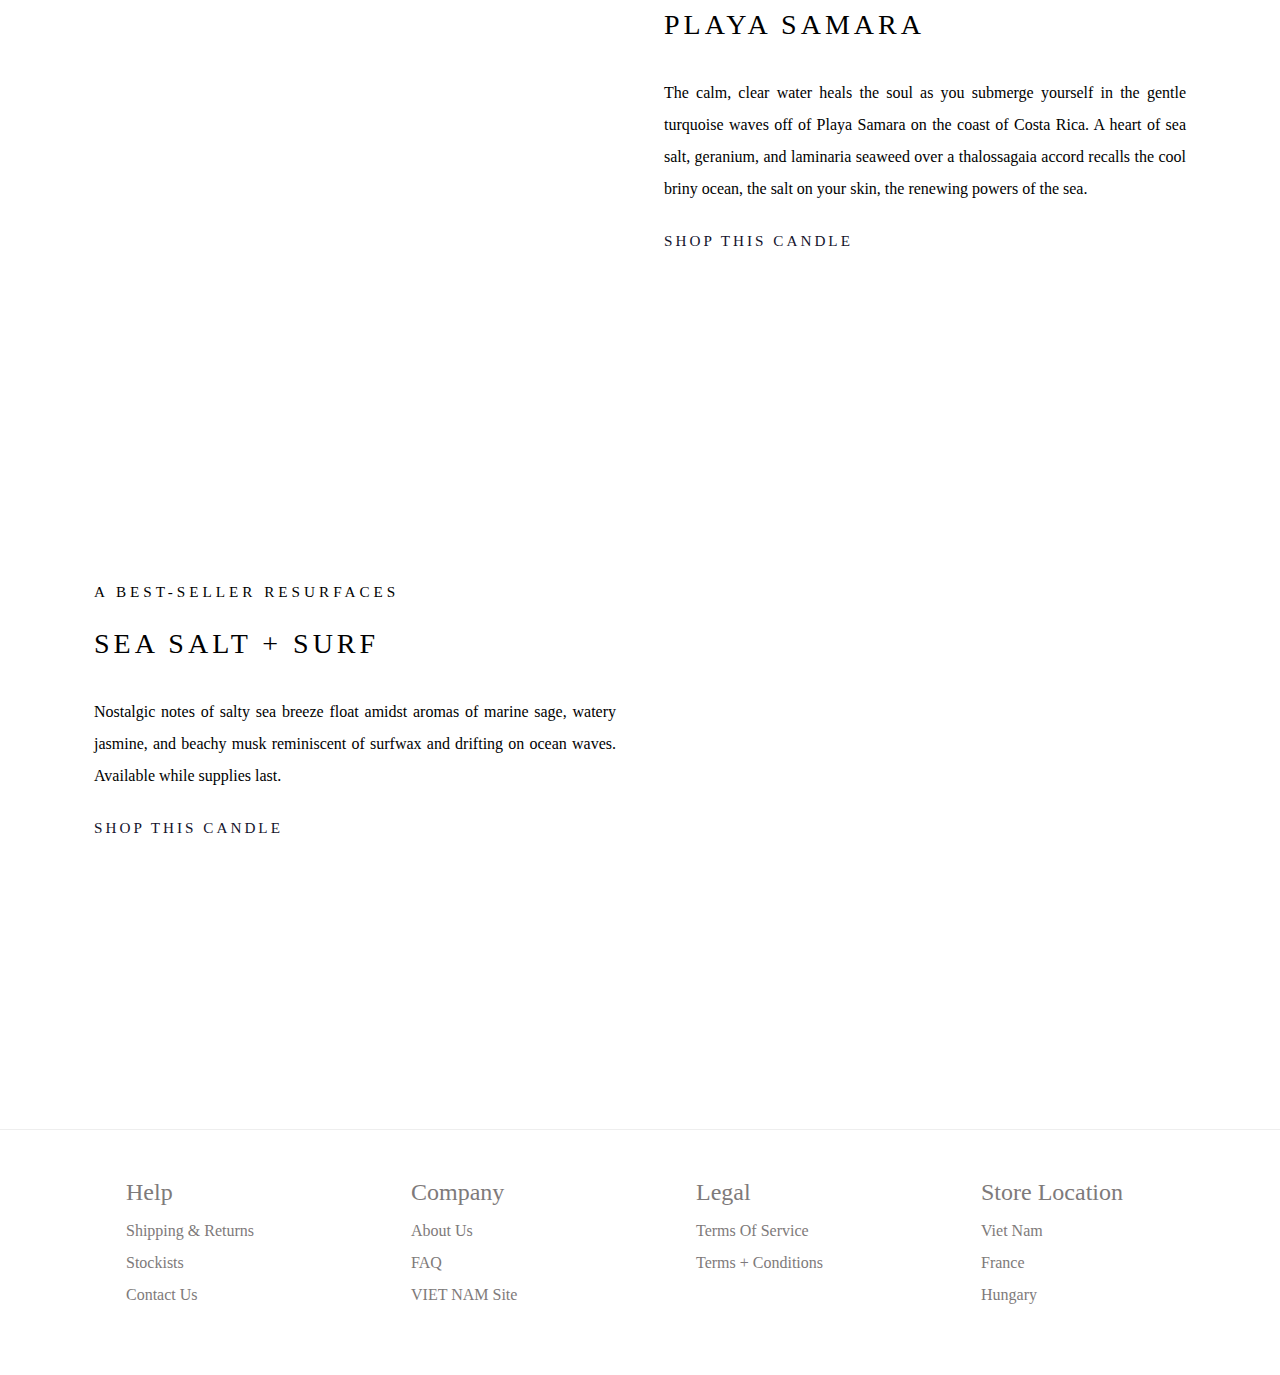
==== commit 3e38497a: "project" ====
--- a/index.html
+++ b/index.html
@@ -167,5 +167,6 @@
     <script src="https://code.jquery.com/jquery-3.7.0.js"></script>
     <script src="./js/check-logedIn.js"></script>
     <script src="./js/script.js"></script>
+    <script src="./js/db.js"></script>
   </body>
 </html>
--- a/css/style.css
+++ b/css/style.css
@@ -23,9 +23,9 @@
 header .nav-screen-md {
   display: none;
 }
-.search {
-  display: none !important;
-}
+/* .search {
+  display: none ;
+} */
 ul {
   list-style-type: none;
 }
@@ -289,22 +289,6 @@
   letter-spacing: 3px;
   border: none;
 }
-
-/* responsive */
-
-@media screen and (max-width: 1280px) {
-  /* .col-6 {
-    height: 600px;
-  }
-  .inner-candle-preview {
-    background: url(https://brooklyncandlestudio.com/cdn/shop/products/limited-edition-playa-samara-candle-brooklyn-candle-studio-505194_900x.jpg?v=1688749765);
-    width: 100%;
-    height: 600px;
-    background-size: cover;
-    padding: 0;
-  } */
-}
-
 @keyframes slide {
   from {
     transform: translateX(-20px);
@@ -315,6 +299,23 @@
     opacity: 1;
   }
 }
+
+/* responsive */
+
+@media screen and (max-width: 1280px) {
+  /* .col-6 {
+    height: 600px;
+  }
+  .inner-candle-preview {
+    background: url(https://brooklyncandlestudio.com/cdn/shop/products/limited-edition-playa-samara-candle-brooklyn-candle-studio-505194_900x.jpg?v=1688749765);
+    width: 100%;
+    height: 600px;
+    background-size: cover;
+    padding: 0;
+  } */
+}
+
+
 @media screen and (max-width: 768px) {
   #banner {
     background-image: url(../IMG/summer_hp_1600x.webp);
